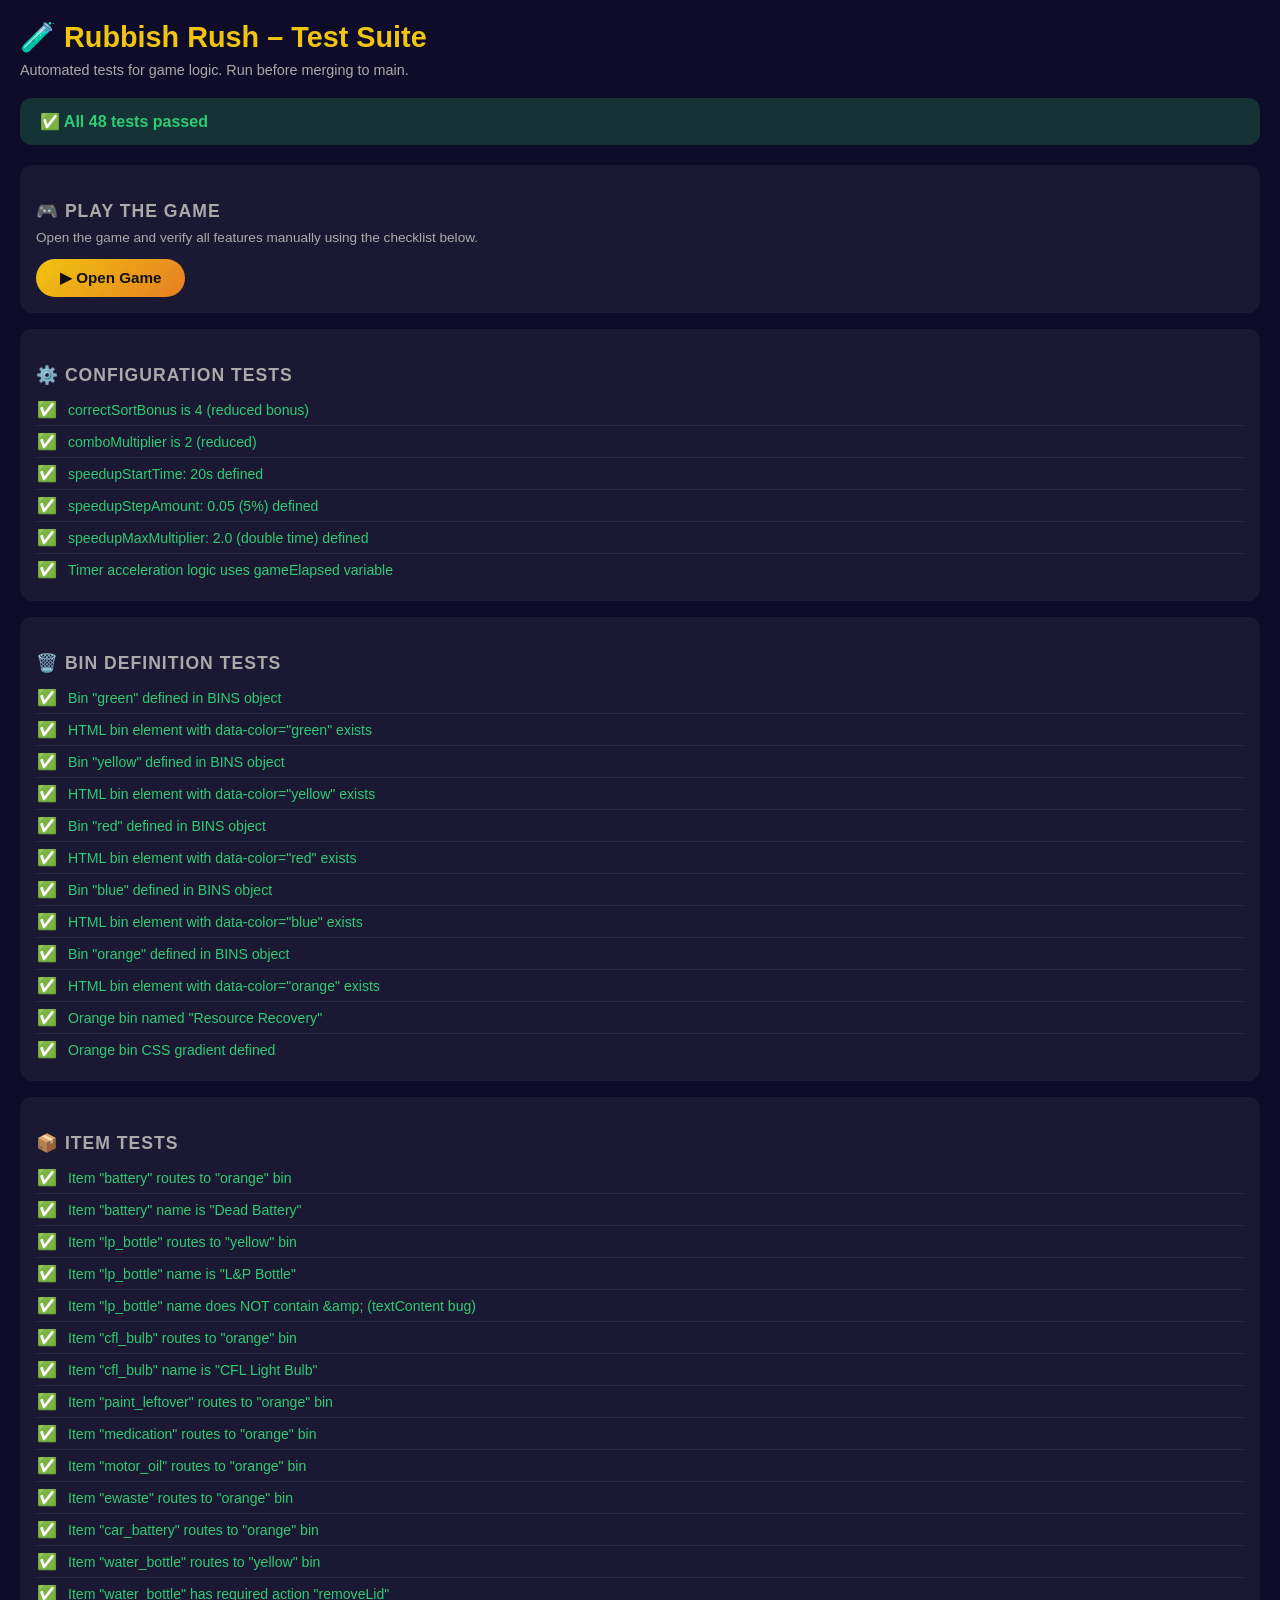
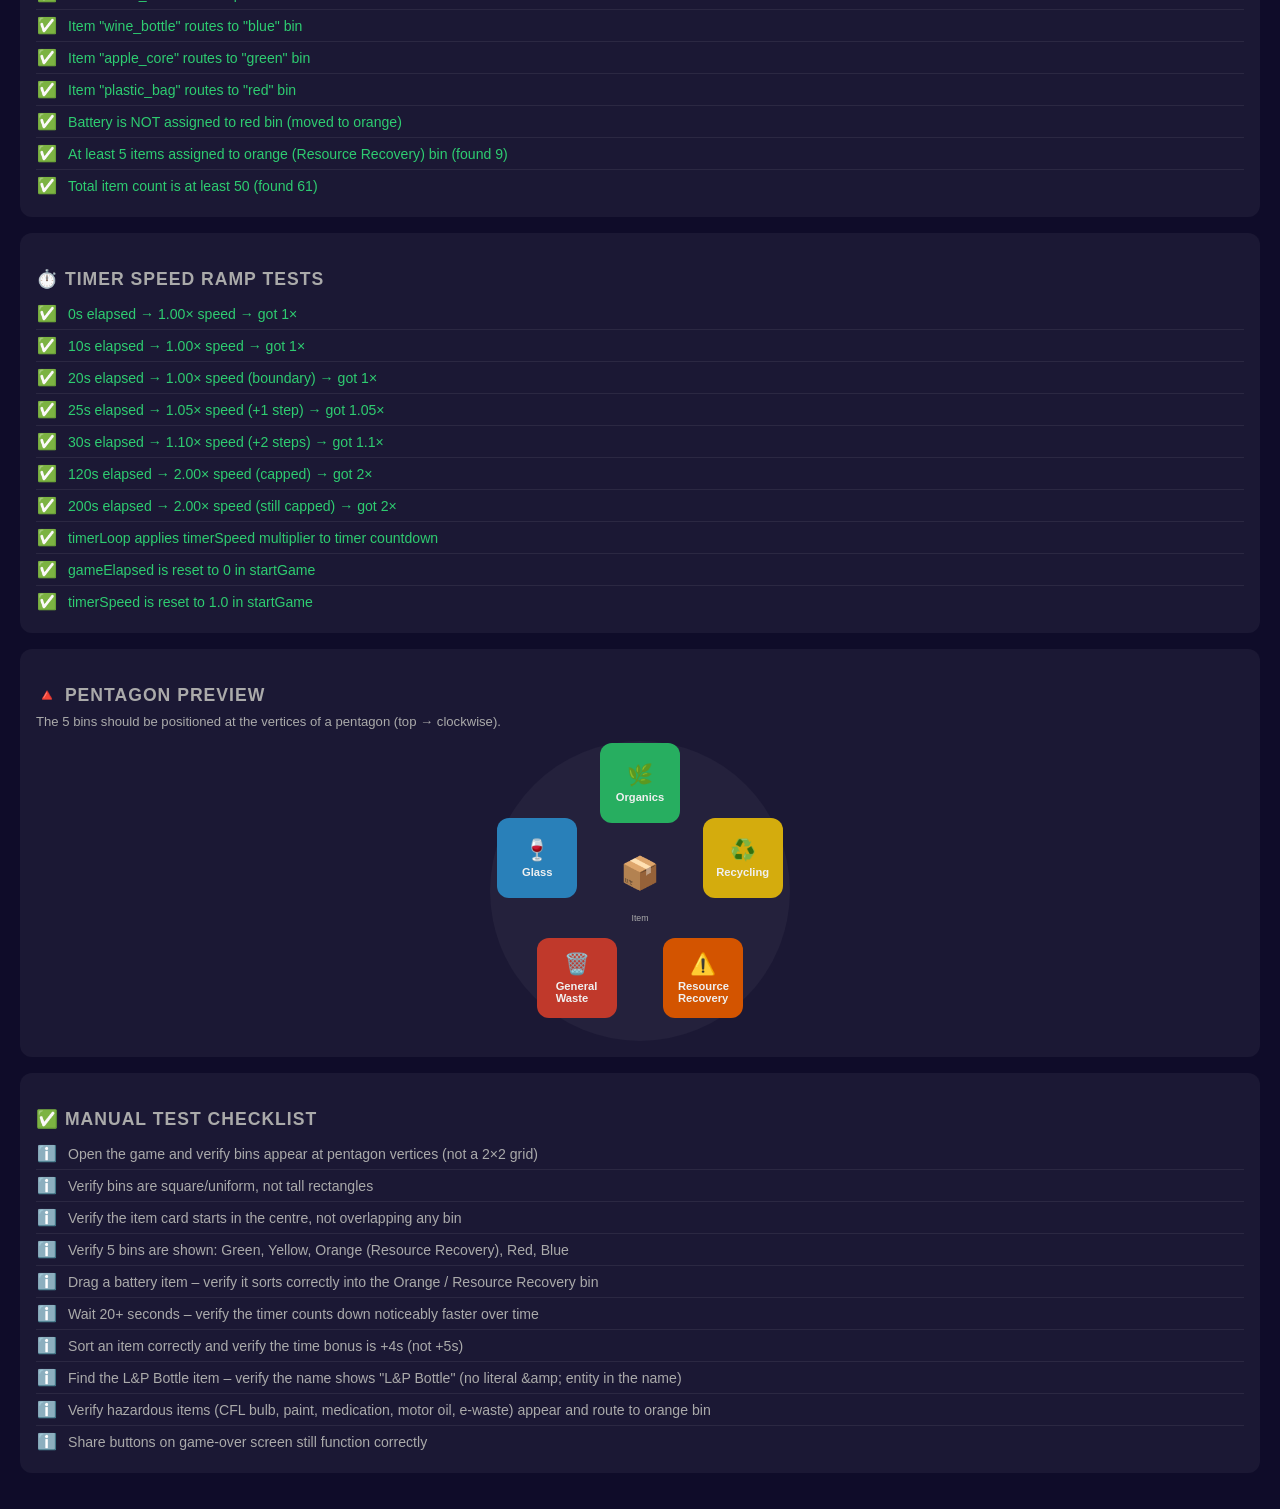
==== test.html @ 42930a16 "Pentagon layout, 5th Resource Recovery bin, timer acceleration, L&P fix, test suite Co-authored-by: " ====
<!DOCTYPE html>
<html lang="en">
<head>
  <meta charset="UTF-8">
  <meta name="viewport" content="width=device-width, initial-scale=1.0">
  <title>Rubbish Rush – Test Suite 🧪</title>
  <style>
    *, *::before, *::after { box-sizing: border-box; margin: 0; padding: 0; }
    body {
      font-family: 'Segoe UI', Tahoma, Geneva, Verdana, sans-serif;
      background: #0f0c29; color: #f0f0f0;
      padding: 20px; min-height: 100vh;
    }
    h1 { font-size: 1.8rem; margin-bottom: 8px; color: #f1c40f; }
    h2 { font-size: 1.1rem; margin: 20px 0 8px; color: #aaa; text-transform: uppercase; letter-spacing: 1px; }
    p.subtitle { color: #aaa; margin-bottom: 20px; font-size: 0.9rem; }
    .section { background: rgba(255,255,255,0.05); border-radius: 12px; padding: 16px; margin-bottom: 16px; }
    .test { display: flex; align-items: center; gap: 10px; padding: 6px 0; border-bottom: 1px solid rgba(255,255,255,0.07); font-size: 0.88rem; }
    .test:last-child { border-bottom: none; }
    .badge { font-size: 1rem; width: 22px; text-align: center; flex-shrink: 0; }
    .pass .badge::before { content: '✅'; }
    .fail .badge::before { content: '❌'; }
    .info .badge::before { content: 'ℹ️'; }
    .pass { color: #2ecc71; }
    .fail { color: #e74c3c; }
    .info { color: #aaa; }
    #summary {
      padding: 14px 20px; border-radius: 12px; margin-bottom: 20px;
      font-size: 1rem; font-weight: 700;
      background: rgba(255,255,255,0.08);
    }
    #summary.all-pass { background: rgba(46,204,113,0.2); color: #2ecc71; }
    #summary.has-fail  { background: rgba(231,76,60,0.2);  color: #e74c3c; }

    /* Pentagon preview */
    .pentagon-preview {
      position: relative; width: 300px; height: 300px;
      margin: 0 auto;
      background: rgba(255,255,255,0.04); border-radius: 50%;
    }
    .pent-bin {
      position: absolute; width: 80px; height: 80px;
      border-radius: 12px; display: flex; flex-direction: column;
      align-items: center; justify-content: center; font-size: 0.7rem;
      font-weight: 700; gap: 4px;
    }
    .pent-center {
      position: absolute; top: 50%; left: 50%;
      transform: translate(-50%, -50%);
      font-size: 2rem; text-align: center;
    }
    a.game-link {
      display: inline-block; margin-top: 4px;
      padding: 10px 24px; background: linear-gradient(135deg,#f1c40f,#e67e22);
      color: #111; border-radius: 50px; font-weight: 700; text-decoration: none;
      font-size: 0.95rem;
    }
    a.game-link:hover { opacity: 0.9; }
    .speed-table { width: 100%; border-collapse: collapse; font-size: 0.82rem; margin-top: 8px; }
    .speed-table th, .speed-table td { padding: 5px 10px; text-align: left; border-bottom: 1px solid rgba(255,255,255,0.08); }
    .speed-table th { color: #aaa; font-weight: 600; }
    .speed-table td:nth-child(2) { color: #f1c40f; }
    .speed-table td:nth-child(3) { color: #2ecc71; }
  </style>
</head>
<body>

<h1>🧪 Rubbish Rush – Test Suite</h1>
<p class="subtitle">Automated tests for game logic. Run before merging to main.</p>

<div id="summary">Running tests…</div>

<div class="section">
  <h2>🎮 Play the Game</h2>
  <p style="font-size:0.85rem;color:#aaa;margin-bottom:10px;">
    Open the game and verify all features manually using the checklist below.
  </p>
  <a class="game-link" href="index.html" target="_blank">▶ Open Game</a>
</div>

<div class="section" id="configTests">
  <h2>⚙️ Configuration Tests</h2>
</div>

<div class="section" id="binTests">
  <h2>🗑️ Bin Definition Tests</h2>
</div>

<div class="section" id="itemTests">
  <h2>📦 Item Tests</h2>
</div>

<div class="section" id="speedTests">
  <h2>⏱️ Timer Speed Ramp Tests</h2>
</div>

<div class="section">
  <h2>🔺 Pentagon Preview</h2>
  <p style="font-size:0.82rem;color:#aaa;margin-bottom:12px;">
    The 5 bins should be positioned at the vertices of a pentagon (top → clockwise).
  </p>
  <div class="pentagon-preview" id="pentagonPreview">
    <div class="pent-center">📦<br><small style="font-size:0.55rem;color:#aaa">Item</small></div>
  </div>
</div>

<div class="section">
  <h2>✅ Manual Test Checklist</h2>
  <div class="test info"><span class="badge"></span><span>Open the game and verify bins appear at pentagon vertices (not a 2×2 grid)</span></div>
  <div class="test info"><span class="badge"></span><span>Verify bins are square/uniform, not tall rectangles</span></div>
  <div class="test info"><span class="badge"></span><span>Verify the item card starts in the centre, not overlapping any bin</span></div>
  <div class="test info"><span class="badge"></span><span>Verify 5 bins are shown: Green, Yellow, Orange (Resource Recovery), Red, Blue</span></div>
  <div class="test info"><span class="badge"></span><span>Drag a battery item – verify it sorts correctly into the Orange / Resource Recovery bin</span></div>
  <div class="test info"><span class="badge"></span><span>Wait 20+ seconds – verify the timer counts down noticeably faster over time</span></div>
  <div class="test info"><span class="badge"></span><span>Sort an item correctly and verify the time bonus is +4s (not +5s)</span></div>
  <div class="test info"><span class="badge"></span><span>Find the L&amp;P Bottle item – verify the name shows "L&amp;P Bottle" (no literal &amp;amp; entity in the name)</span></div>
  <div class="test info"><span class="badge"></span><span>Verify hazardous items (CFL bulb, paint, medication, motor oil, e-waste) appear and route to orange bin</span></div>
  <div class="test info"><span class="badge"></span><span>Share buttons on game-over screen still function correctly</span></div>
</div>

<script>
'use strict';

/* ── Inline key data from index.html for automated tests ──────────── */
// These must be kept in sync with index.html manually or via build.

const CFG_EXPECTED = {
  correctSortBonus: 4,      // reduced from 5
  comboMultiplier:  2,      // reduced from 3
  speedupStartTime: 20,
  speedupStepInterval: 5,
  speedupStepAmount: 0.05,
  speedupMaxMultiplier: 2.0,
};

const BINS_EXPECTED = ['green', 'yellow', 'red', 'blue', 'orange'];
const BIN_NAMES_EXPECTED = {
  green: 'Organics',
  yellow: 'Recycling',
  red: 'General Waste',
  blue: 'Glass',
  orange: 'Resource Recovery',
};

// Minimal item list to validate key rules
const ITEM_RULES = [
  { id: 'battery',      expectedBin: 'orange', name: 'Dead Battery' },
  { id: 'lp_bottle',    expectedBin: 'yellow', name: 'L&P Bottle', noAmpEntity: true },
  { id: 'cfl_bulb',     expectedBin: 'orange', name: 'CFL Light Bulb' },
  { id: 'paint_leftover', expectedBin: 'orange' },
  { id: 'medication',   expectedBin: 'orange' },
  { id: 'motor_oil',    expectedBin: 'orange' },
  { id: 'ewaste',       expectedBin: 'orange' },
  { id: 'car_battery',  expectedBin: 'orange' },
  { id: 'water_bottle', expectedBin: 'yellow', mustHaveRequired: 'removeLid' },
  { id: 'wine_bottle',  expectedBin: 'blue' },
  { id: 'apple_core',   expectedBin: 'green' },
  { id: 'plastic_bag',  expectedBin: 'red' },
];

/* ── Test runner ──────────────────────────────────────────────────── */
let passCount = 0, failCount = 0;

function addTest(sectionId, label, passed) {
  const div = document.getElementById(sectionId);
  const row = document.createElement('div');
  row.className = 'test ' + (passed ? 'pass' : 'fail');
  row.innerHTML = `<span class="badge"></span><span>${label}</span>`;
  div.appendChild(row);
  if (passed) passCount++; else failCount++;
}

/* ── Fetch and parse index.html ───────────────────────────────────── */
fetch('index.html')
  .then(r => r.text())
  .then(html => {
    runTests(html);
  })
  .catch(err => {
    addTest('configTests', 'Could not load index.html: ' + err, false);
    updateSummary();
  });

function runTests(html) {
  runConfigTests(html);
  runBinTests(html);
  runItemTests(html);
  runSpeedTests(html);
  renderPentagonPreview();
  updateSummary();
}

/* ── Config tests ─────────────────────────────────────────────────── */
function runConfigTests(html) {
  // correctSortBonus: 4
  addTest('configTests',
    `correctSortBonus is ${CFG_EXPECTED.correctSortBonus} (reduced bonus)`,
    html.includes(`correctSortBonus:      ${CFG_EXPECTED.correctSortBonus},`) ||
    html.includes(`correctSortBonus: ${CFG_EXPECTED.correctSortBonus},`)
  );

  // comboMultiplier: 2
  addTest('configTests',
    `comboMultiplier is ${CFG_EXPECTED.comboMultiplier} (reduced)`,
    html.includes(`comboMultiplier:       ${CFG_EXPECTED.comboMultiplier},`) ||
    html.includes(`comboMultiplier: ${CFG_EXPECTED.comboMultiplier},`)
  );

  // Timer speed-up config present
  addTest('configTests',
    `speedupStartTime: ${CFG_EXPECTED.speedupStartTime}s defined`,
    html.includes(`speedupStartTime:`) && html.includes('20')
  );
  addTest('configTests',
    `speedupStepAmount: 0.05 (5%) defined`,
    html.includes('speedupStepAmount') && html.includes('0.05')
  );
  addTest('configTests',
    `speedupMaxMultiplier: 2.0 (double time) defined`,
    html.includes('speedupMaxMultiplier') && html.includes('2.0')
  );
  addTest('configTests',
    'Timer acceleration logic uses gameElapsed variable',
    html.includes('gameElapsed') && html.includes('timerSpeed')
  );
}

/* ── Bin definition tests ─────────────────────────────────────────── */
function runBinTests(html) {
  BINS_EXPECTED.forEach(color => {
    addTest('binTests',
      `Bin "${color}" defined in BINS object`,
      new RegExp(`\\b${color}:\\s*\\{`).test(html)
    );
    addTest('binTests',
      `HTML bin element with data-color="${color}" exists`,
      html.includes(`data-color="${color}"`)
    );
  });
  addTest('binTests',
    'Orange bin named "Resource Recovery"',
    html.includes('Resource Recovery')
  );
  addTest('binTests',
    'Orange bin CSS gradient defined',
    html.includes('data-color="orange"') && html.includes('#d35400')
  );
}

/* ── Item tests ───────────────────────────────────────────────────── */
function runItemTests(html) {
  ITEM_RULES.forEach(rule => {
    // Check that the item ID exists with the expected bin
    const binCheck = html.includes(`id:'${rule.id}'`) &&
                     html.includes(`bin:'${rule.expectedBin}'`);
    addTest('itemTests',
      `Item "${rule.id}" routes to "${rule.expectedBin}" bin`,
      binCheck
    );

    // Check name if provided
    if (rule.name) {
      addTest('itemTests',
        `Item "${rule.id}" name is "${rule.name}"`,
        html.includes(`name:'${rule.name}'`)
      );
    }

    // Check no HTML entities in name used with textContent
    if (rule.noAmpEntity) {
      addTest('itemTests',
        `Item "${rule.id}" name does NOT contain &amp;amp; (textContent bug)`,
        !html.includes(`name:'L&amp;P Bottle'`)
      );
    }

    // Check required actions if specified
    if (rule.mustHaveRequired) {
      addTest('itemTests',
        `Item "${rule.id}" has required action "${rule.mustHaveRequired}"`,
        html.includes(`required:['${rule.mustHaveRequired}']`) ||
        html.includes(`required:['${rule.mustHaveRequired}',`)
      );
    }
  });

  // Verify battery is NOT in red bin anymore
  addTest('itemTests',
    'Battery is NOT assigned to red bin (moved to orange)',
    !html.includes("id:'battery'") ||
    !new RegExp("id:'battery'[^}]+bin:'red'").test(html)
  );

  // Count orange bin items
  const orangeMatches = (html.match(/bin:'orange'/g) || []).length;
  addTest('itemTests',
    `At least 5 items assigned to orange (Resource Recovery) bin (found ${orangeMatches})`,
    orangeMatches >= 5
  );

  // Check total item count is reasonable
  const totalItems = (html.match(/id:'[a-z_]+',/g) || []).length;
  addTest('itemTests',
    `Total item count is at least 50 (found ${totalItems})`,
    totalItems >= 50
  );
}

/* ── Speed ramp tests ─────────────────────────────────────────────── */
function runSpeedTests(html) {
  // Simulate the speed calculation at various elapsed times
  const speedupStartTime = 20;
  const speedupStepInterval = 5;
  const speedupStepAmount = 0.05;
  const speedupMaxMultiplier = 2.0;

  function calcSpeed(elapsed) {
    if (elapsed <= speedupStartTime) return 1.0;
    const steps = Math.floor((elapsed - speedupStartTime) / speedupStepInterval);
    return Math.min(speedupMaxMultiplier, 1.0 + steps * speedupStepAmount);
  }

  const cases = [
    { elapsed: 0,   expected: 1.0,  label: '0s elapsed → 1.00× speed' },
    { elapsed: 10,  expected: 1.0,  label: '10s elapsed → 1.00× speed' },
    { elapsed: 20,  expected: 1.0,  label: '20s elapsed → 1.00× speed (boundary)' },
    { elapsed: 25,  expected: 1.05, label: '25s elapsed → 1.05× speed (+1 step)' },
    { elapsed: 30,  expected: 1.10, label: '30s elapsed → 1.10× speed (+2 steps)' },
    { elapsed: 120, expected: 2.0,  label: '120s elapsed → 2.00× speed (capped)' },
    { elapsed: 200, expected: 2.0,  label: '200s elapsed → 2.00× speed (still capped)' },
  ];

  cases.forEach(({ elapsed, expected, label }) => {
    const got = Math.round(calcSpeed(elapsed) * 1000) / 1000;
    addTest('speedTests', label + ` → got ${got}×`, Math.abs(got - expected) < 0.001);
  });

  // Verify the timerLoop in the HTML uses the acceleration formula
  addTest('speedTests',
    'timerLoop applies timerSpeed multiplier to timer countdown',
    html.includes('timer - delta * timerSpeed') || html.includes('delta * timerSpeed')
  );
  addTest('speedTests',
    'gameElapsed is reset to 0 in startGame',
    html.includes('gameElapsed = 0')
  );
  addTest('speedTests',
    'timerSpeed is reset to 1.0 in startGame',
    html.includes('timerSpeed = 1.0')
  );
}

/* ── Pentagon preview ─────────────────────────────────────────────── */
function renderPentagonPreview() {
  const preview = document.getElementById('pentagonPreview');
  const W = 300, H = 300;
  const cx = W / 2, cy = H / 2;
  const r = Math.min(W, H) * 0.36;
  const binSize = 80;

  const bins = [
    { color: '#27ae60', name: 'Organics',          emoji: '🌿' },
    { color: '#d4ac0d', name: 'Recycling',         emoji: '♻️' },
    { color: '#d35400', name: 'Resource Recovery', emoji: '⚠️' },
    { color: '#c0392b', name: 'General Waste',     emoji: '🗑️' },
    { color: '#2980b9', name: 'Glass',             emoji: '🍷' },
  ];
  const angles = [-90, -18, 54, 126, 198];

  bins.forEach((bin, i) => {
    const rad = angles[i] * (Math.PI / 180);
    const x = cx + r * Math.cos(rad) - binSize / 2;
    const y = cy + r * Math.sin(rad) - binSize / 2;
    const el = document.createElement('div');
    el.className = 'pent-bin';
    el.style.left = x + 'px';
    el.style.top  = y + 'px';
    el.style.background = bin.color;
    el.innerHTML = `<span style="font-size:1.3rem">${bin.emoji}</span>${bin.name.replace(' ', '<br>')}`;
    preview.appendChild(el);
  });
}

/* ── Summary ──────────────────────────────────────────────────────── */
function updateSummary() {
  const el = document.getElementById('summary');
  const total = passCount + failCount;
  if (failCount === 0) {
    el.className = 'all-pass';
    el.textContent = `✅ All ${passCount} tests passed`;
  } else {
    el.className = 'has-fail';
    el.textContent = `❌ ${failCount} of ${total} tests failed — see details below`;
  }
}
</script>
</body>
</html>
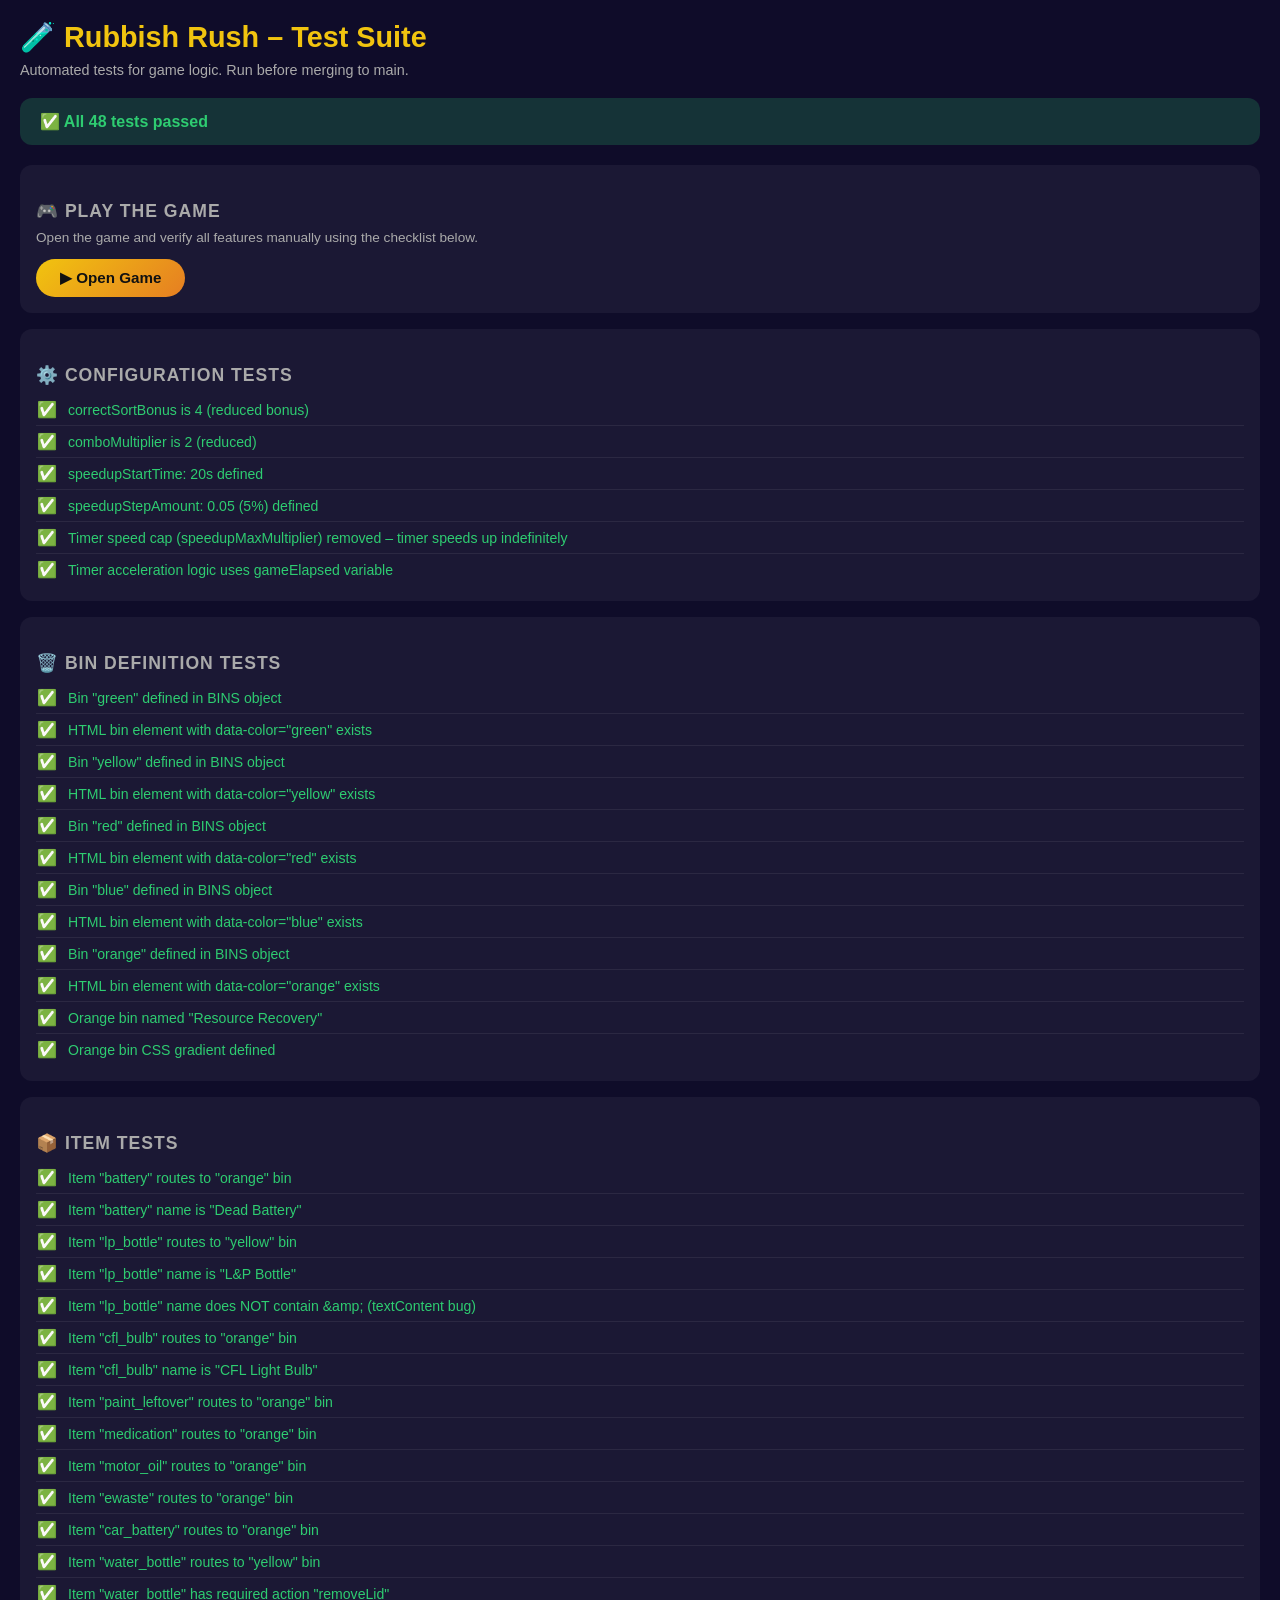
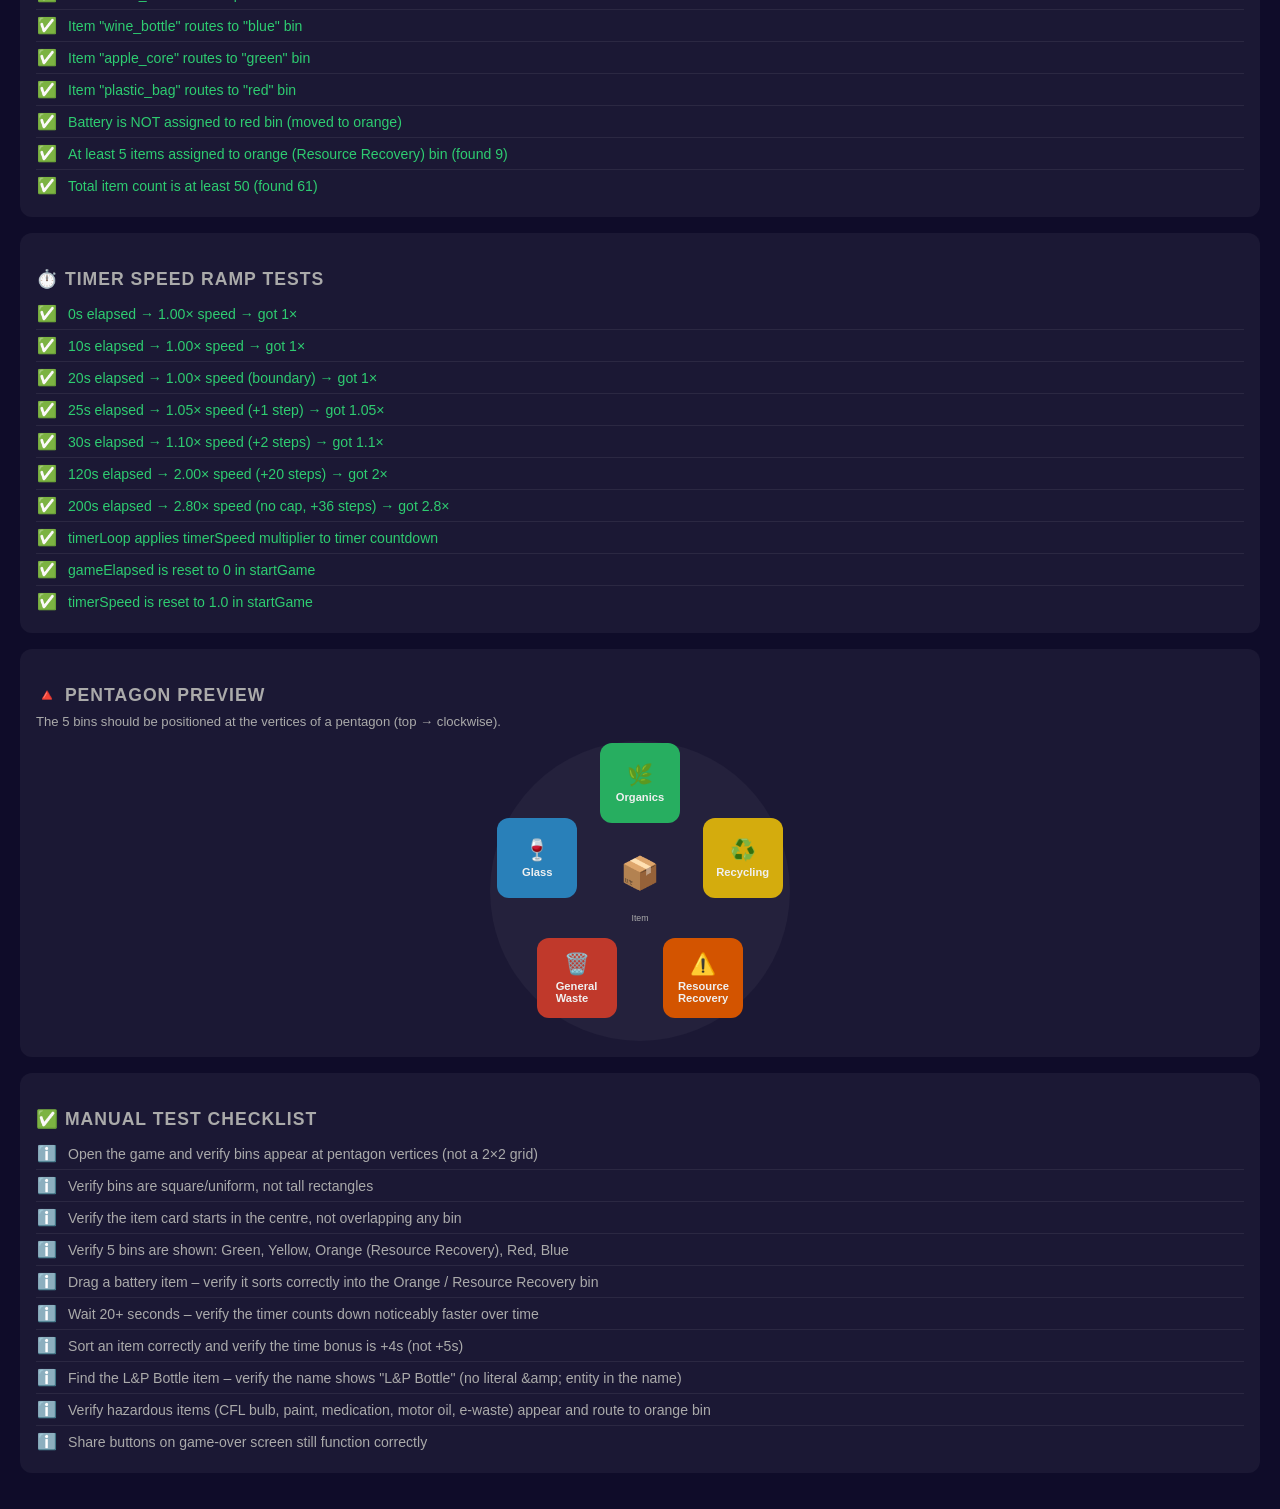
==== commit 94375109: "Fix multiple bugs and add game improvements per issue - Image lag: store Image objects in manifest (" ====
--- a/test.html
+++ b/test.html
@@ -130,7 +130,7 @@
   speedupStartTime: 20,
   speedupStepInterval: 5,
   speedupStepAmount: 0.05,
-  speedupMaxMultiplier: 2.0,
+  // No speedupMaxMultiplier – cap has been removed to force eventual loss
 };
 
 const BINS_EXPECTED = ['green', 'yellow', 'red', 'blue', 'orange'];
@@ -216,8 +216,8 @@
     html.includes('speedupStepAmount') && html.includes('0.05')
   );
   addTest('configTests',
-    `speedupMaxMultiplier: 2.0 (double time) defined`,
-    html.includes('speedupMaxMultiplier') && html.includes('2.0')
+    'Timer speed cap (speedupMaxMultiplier) removed – timer speeds up indefinitely',
+    !html.includes('speedupMaxMultiplier')
   );
   addTest('configTests',
     'Timer acceleration logic uses gameElapsed variable',
@@ -308,16 +308,15 @@
 
 /* ── Speed ramp tests ─────────────────────────────────────────────── */
 function runSpeedTests(html) {
-  // Simulate the speed calculation at various elapsed times
+  // Simulate the speed calculation at various elapsed times (no cap)
   const speedupStartTime = 20;
   const speedupStepInterval = 5;
   const speedupStepAmount = 0.05;
-  const speedupMaxMultiplier = 2.0;
 
   function calcSpeed(elapsed) {
     if (elapsed <= speedupStartTime) return 1.0;
     const steps = Math.floor((elapsed - speedupStartTime) / speedupStepInterval);
-    return Math.min(speedupMaxMultiplier, 1.0 + steps * speedupStepAmount);
+    return 1.0 + steps * speedupStepAmount;
   }
 
   const cases = [
@@ -326,8 +325,8 @@
     { elapsed: 20,  expected: 1.0,  label: '20s elapsed → 1.00× speed (boundary)' },
     { elapsed: 25,  expected: 1.05, label: '25s elapsed → 1.05× speed (+1 step)' },
     { elapsed: 30,  expected: 1.10, label: '30s elapsed → 1.10× speed (+2 steps)' },
-    { elapsed: 120, expected: 2.0,  label: '120s elapsed → 2.00× speed (capped)' },
-    { elapsed: 200, expected: 2.0,  label: '200s elapsed → 2.00× speed (still capped)' },
+    { elapsed: 120, expected: 2.0,  label: '120s elapsed → 2.00× speed (+20 steps)' },
+    { elapsed: 200, expected: 2.8,  label: '200s elapsed → 2.80× speed (no cap, +36 steps)' },
   ];
 
   cases.forEach(({ elapsed, expected, label }) => {
